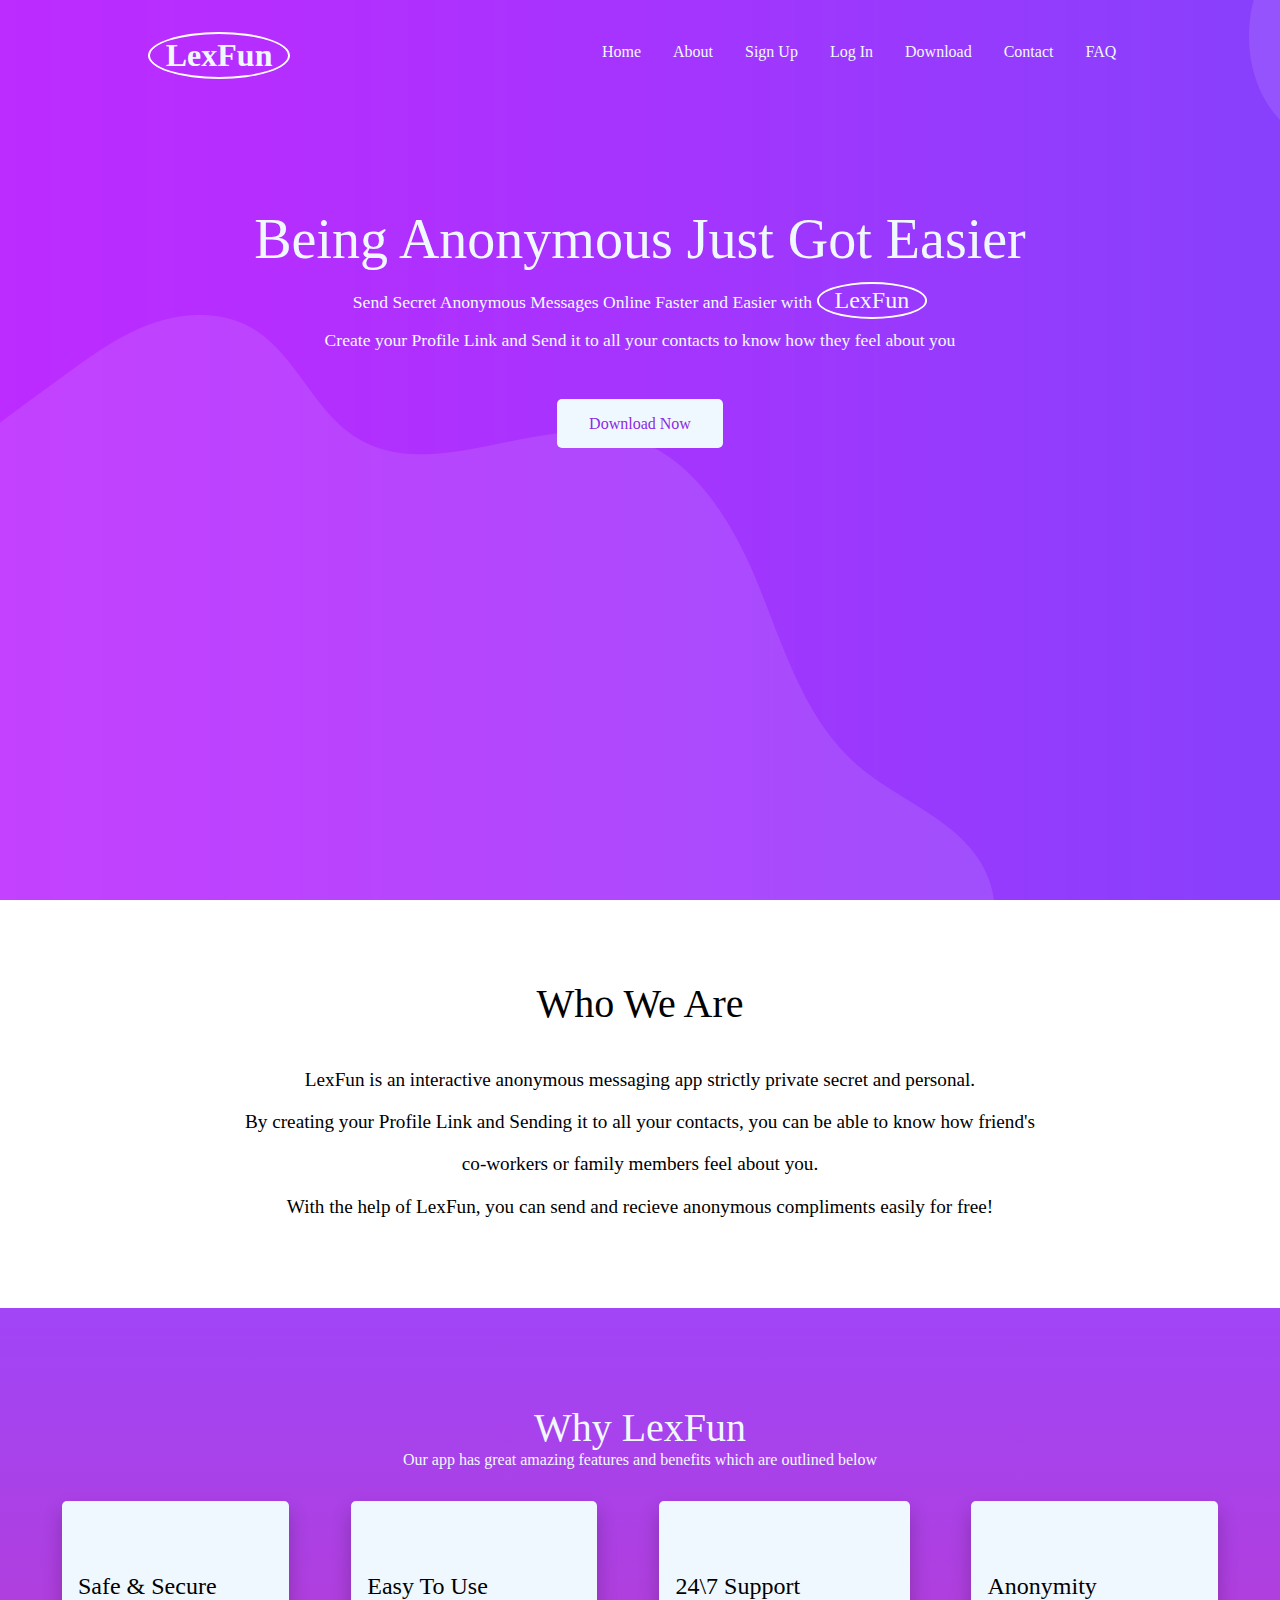
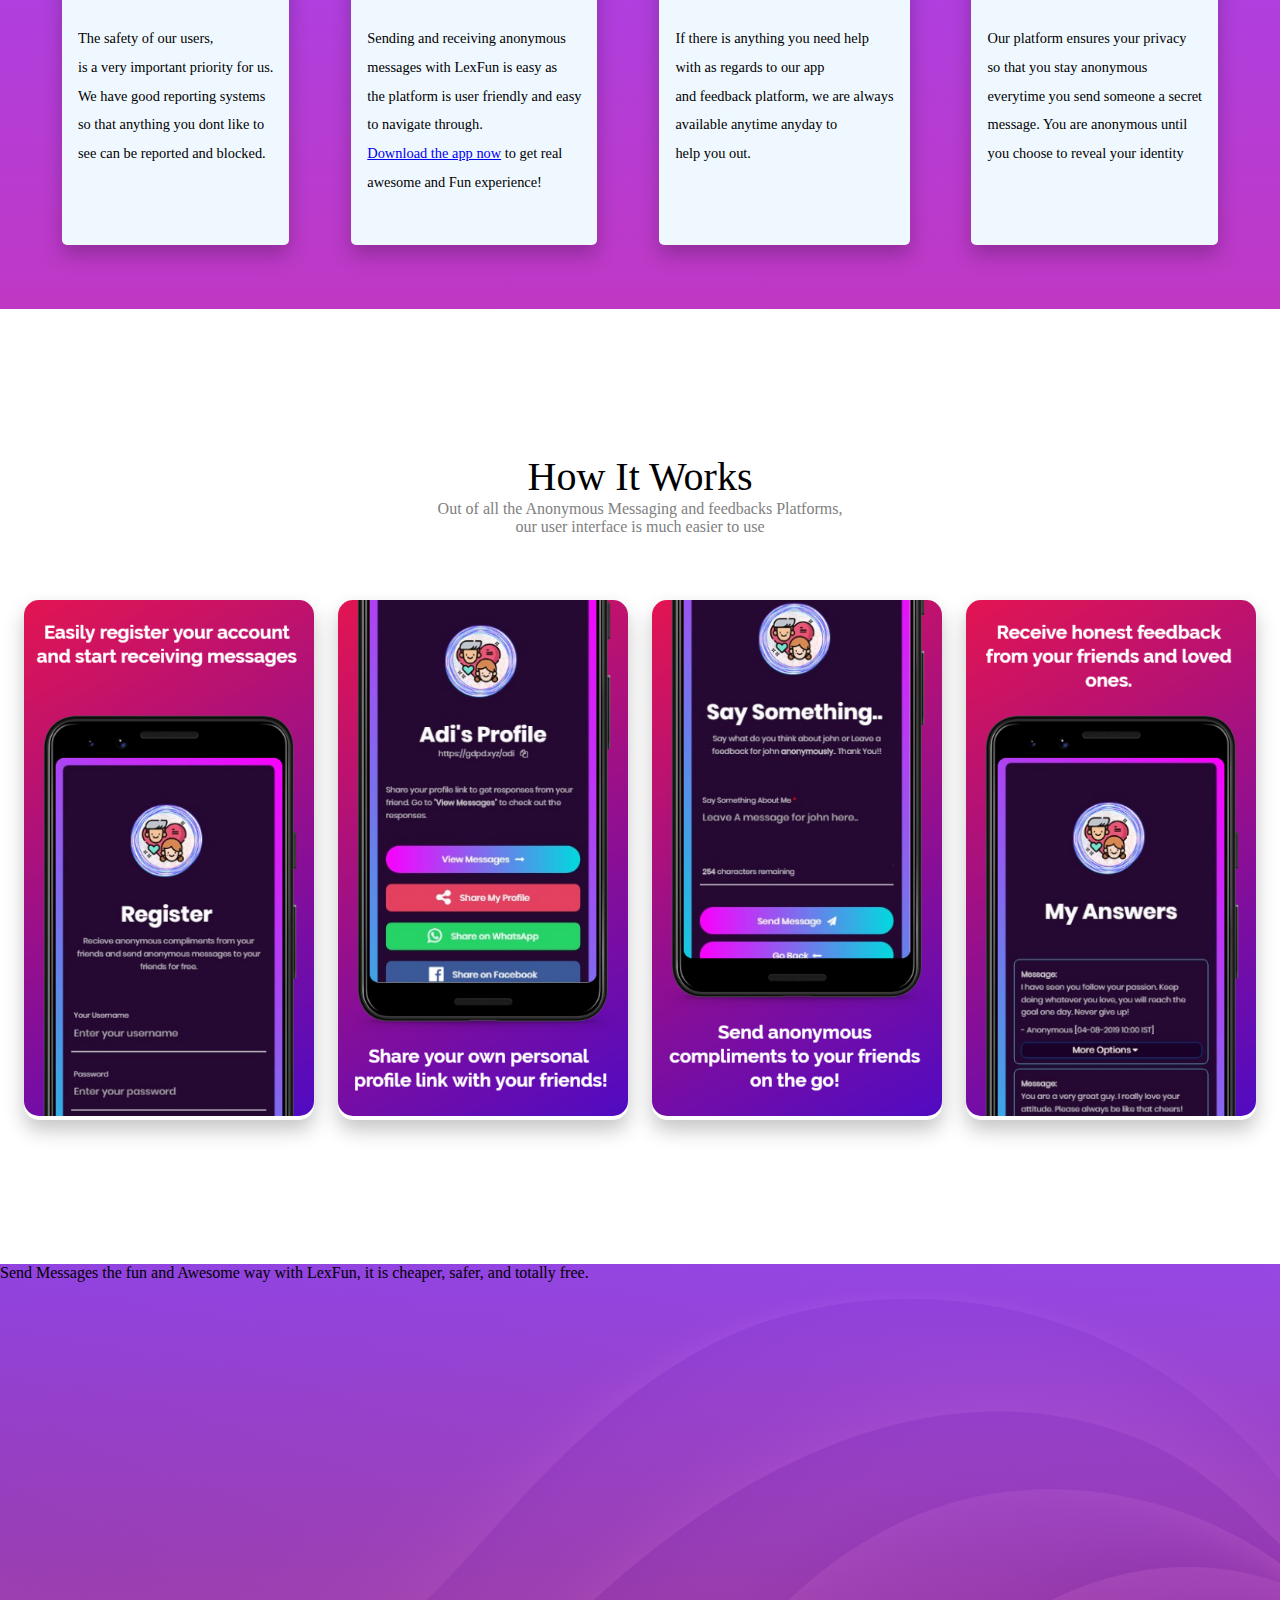
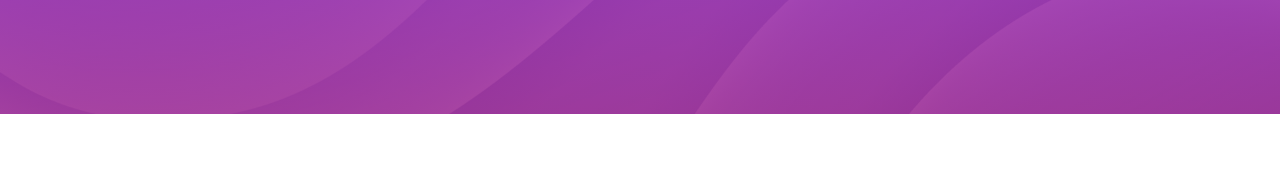
==== index.html @ 922f7c35 "Avify Responsive" ====
<!DOCTYPE html>
<html>
  <head>
    <meta charset="utf-8" />
    <meta http-equiv="X-UA-Compatible" content="IE=edge" />
    <title>LexFun</title>
    <meta name="viewport" content="width=device-width, initial-scale=1" />
    <link rel="stylesheet" type="text/css" media="screen" href="main.css" />
    <link rel="stylesheet" href="fontawesome-free-6.1.1-web/css/all.min.css">
    <link rel="stylesheet" href="fontawesome-free-6.1.1-web/css/fontawesome.css">
    <script src="main.js"></script>
  </head>
  <body>
    <section class="header">
      <header>
        <nav>
          <div class="logo">LexFun</div>

          <div class="navbar">
            <ul>
              <li><a href="#">Home</a></li>
              <li><a href="#about">About</a></li>
              <li><a href="signup.html">Sign Up</a></li>
              <li><a href="login.html">Log In</a></li>
              <li><a href="#download">Download</a></li>
              <li><a href="contact.html">Contact</a></li>
              <li><a href="#faq">FAQ</a></li>
            </ul>
          </div>
        </nav>

        <div class="banner">
          <div class="text">
            <p class="main-title">Being Anonymous Just Got Easier</p>

            <p class="sub-title">
              Send Secret Anonymous Messages Online Faster and Easier with
              <span> LexFun </span>
            </p>

            <p class="sub-title">
              Create your Profile Link and Send it to all your contacts to know
              how they feel about you
            </p>
          </div>

          <div class="banner-btn">
            <a href="#download" class="btn">Download Now</a>
          </div>
        </div>
      </header>
    </section>

    <section class="main">
        <section class="about" id="about">
            <div class="about-container">
                <!-- <div class="about-image">
                            <img src="./images/feature-1.png" alt="">
                        </div> -->
                <div class="about-text">
                    <div class="about-title">Who We Are</div>
                    <p class="about-text-content">
                    LexFun is an interactive anonymous messaging app strictly private
                    secret and personal. <br />
                    By creating your Profile Link and Sending it to all your contacts,
                    you can be able to know how friend's <br />
                    co-workers or family members feel about you. <br />
                    With the help of LexFun, you can send and recieve anonymous
                    compliments easily for free!
                    </p>
                </div>
            </div>
        </section>

        <section class="offers">
            <div class="offers-container">
                <div class="offers-heading">
                    <p class="offers-title">Why LexFun</p>
                    <p class="offers-sub-title">
                    Our app has great amazing features and benefits which are outlined
                    below
                    </p>
                </div>

                <div class="offers-cards">
                    <div class="card-container">
                        <div class="card-1">
                            <div class="icons"></div>
                            <div class="card-text">
                                <p class="card-text-title">Safe & Secure</p>
                                <p class="card-text-body">
                                    The safety of our users, <br> is a very important priority for us. <br>
                                    We have good reporting systems <br> so that anything you dont like to <br>
                                    see can be reported and blocked.
                                </p>
                            </div>
                        </div>

                        <div class="card-1">
                            <div class="icons"></div>
                            <div class="card-text">
                                <p class="card-text-title">Easy To Use</p>
                                <p class="card-text-body">
                                  Sending and receiving anonymous <br> messages
                                  with LexFun is easy as <br> the platform
                                  is user friendly and easy <br> to navigate through.<br>
                                  <a href="#">Download the app now</a> to get
                                  real <br> awesome and Fun experience!
                                </p>
                            </div>
                        </div>

                        <div class="card-1">
                            <div class="icons"></div>
                            <div class="card-text">
                                <p class="card-text-title">24\7 Support</p>
                                <p class="card-text-body">
                                  If there is anything you need help <br>
                                  with as regards to our app <br>
                                  and feedback platform, we are always <br>
                                  available anytime anyday to <br>
                                  help you out.
                                </p>
                            </div>
                        </div>

                        <div class="card-1">
                            <div class="icons"></div>
                            <div class="card-text">
                                <p class="card-text-title">Anonymity</p>
                                <p class="card-text-body">
                                   Our platform ensures your privacy <br>
                                   so that you stay anonymous <br>
                                   everytime you send someone a secret <br>
                                   message. You are anonymous until <br>
                                   you choose to reveal your identity
                                </p>
                            </div>
                        </div>
                    </div>
                </div>
            </div>
        </section>

        <section class="features">
            <div class="features-container">
                <div class="features-heading">
                    <p class="features-title">How It Works</p>
                    <p class="features-sub-title">
                        Out of all the Anonymous Messaging and feedbacks Platforms, <br> our user interface is much easier to use
                    </p>
                </div>

                <div class="images-container">
                    <div class="flex">
                        <div class="img-1">
                            <img src="./images/feature-1.png" alt="">
                        </div>

                        <div class="img-1">
                            <img src="./images/feature-2.png" alt="">
                        </div>

                        <div class="img-1">
                            <img src="./images/feature-3.png" alt="">
                        </div>

                        <div class="img-1">
                            <img src="./images/feature-4.png" alt="">
                        </div>
                    </div>
                </div>
            </div>
        </section>

        <section class="ad">
          <div class="ad-container">
            <p class="ad-title">
              Send Messages the fun and Awesome way with  LexFun, it is cheaper, safer, and totally free.
            </p>
          </div>
        </section>
    </section>

    <section class="footer"></section>
  </body>
</html>
---- main.css ----
*{
    padding: 0;
    margin: 0;
    box-sizing: border-box;
    scroll-behavior: smooth;
    transition: 2s ease;
}

body{
    font-family:"poppins";
   
}

.header{
    background-image: url(./images/download.jfif);
    background-size: cover;
    background-repeat: no-repeat;
    height: 100vh;
}

header nav{
    display: flex;
    flex-wrap: wrap;
    justify-content: space-around;
    padding: 2rem 0rem;
    color:aliceblue;
    
    background-color: linear-gradient( to right rgba(purple), rgba(blueviolet), rgba(pink));
}

header nav .logo{
    font-size: 2rem;
    font-weight: 600;
    border: 2px solid white;
    border-radius: 50%;
    padding: 0.2rem 1rem;
}

header nav ul{
    display: flex;
    flex-wrap: wrap;
    padding-top: 0.7rem;
}

header nav ul li{
    list-style: none;
}

header nav ul li a{
    text-decoration: none;
    color: aliceblue;
    font-weight: 500;
    font-family:'poppins';
    padding: 0rem 1rem;
}

header .banner{
    justify-content: center;
    align-items: center;
    text-align: center;
    margin: 6rem 0rem;
}

header .main-title{
    font-size: 3.5rem;
    font-weight: 500;
    color: aliceblue;
}

header .sub-title{
    font-size: 1.1rem;
    font-weight: 400;
    color: aliceblue;
    margin: 1rem 0rem;
}

header .sub-title span{
    border: 2px solid white;
    border-radius: 50%;
    padding: 0.2rem 1rem;
    font-size: 1.5rem;
    font-weight: 500;
}

header .banner-btn{
    margin-top: 4rem;
}

header .banner-btn .btn{
    color: blueviolet;
    background-color: aliceblue;
    text-align: center;
    padding: 1rem 2rem;
    text-decoration: none;
    font-size: 1rem;
    border-radius: 5px;
}

.about{
    margin: 5rem 0rem;
    /* background: linear-gradient(rgb(236, 223, 248), rgb(245, 218, 245)), url(./images/about\ bg.jpg); */
    background-size: cover;
    fill-opacity: 1;
    /* background-image: linear-gradient(rgba(1, 1, 68, 0.678),rgba(0, 0, 0, 0.767)), url(./img/house\ plan.jpg); */
    /* opacity: 0.1; */
}
.about .about-title{
    text-align: center;
    font-weight: 500;
    font-size: 2.5rem;
}

.about .about-container{
    /* display: flex;
    flex-wrap: wrap;
    justify-content: space-around;
    margin: 0rem 0rem; */
    padding: 0rem 5rem;
    
}

.about-container img{
    width: 300px;
}

.about .about-text{
    margin-top: 1rem;
}

.about .about-text-content{
    font-size: 1.2rem;
    font-weight: 400;
    line-height: 2.2;
    justify-content: center;
    align-items: center;
    text-align: center;
    padding-top: 2rem;
}

.offers{
    background: linear-gradient(rgb(161, 69, 247), rgb(191, 56, 196)), url(./images/about\ bg.jpg);
    background-size: contain;
    padding: 4rem 0rem;
}

.offers .offers-heading{
    text-align: center;
    align-items: center;
    padding: 2rem 0rem;
}

.offers .offers-title{
    font-weight: 500;
    font-size: 2.5rem;
    color: aliceblue;
}

.offers .offers-sub-title{
    font-weight: 500;
    font-size: 1rem;
    color: aliceblue;
}

.offers .offers-cards .card-container{
    display: flex;
    flex-wrap: wrap;
    justify-content: space-evenly;
}

.offers-cards .card-1{
    background-color: aliceblue;
    padding: 3rem 1rem;
    border-radius: 5px;
    box-shadow: 0 10px 20px rgba(0, 0, 0, 0.233);
}

.offers .card-text-title{
    font-size: 1.5rem;
    font-weight: 300;
    margin: 1.5rem 0rem;
}

.offers .card-text-body{
    font-weight: 400;
    font-size: 0.9rem;
    line-height: 2;
}

.features{
    margin: 5rem 0rem;
    padding: 4rem 0rem;
}

.features .features-heading{
    text-align: center;
    align-items: center;
    padding-bottom: 4rem;
}

.features .features-title{
    font-weight: 500;
    font-size: 2.5rem;
    color: black;
}

.features .features-sub-title{
    font-weight: 400;
    font-size: 1rem;
    color: grey;
}

.features .flex{
    display: flex;
    justify-content: space-evenly;
    flex-wrap: wrap;
}

.features .flex img{
    width: 290px;
    border-radius: 15px;
}

.features .img-1{
    box-shadow: 0 10px 20px rgba(0, 0, 0, 0.233);
    border-radius: 15px;
}

.ad{
    background: linear-gradient(rgba(137, 43, 226, 0.842),rgba(136, 2, 129, 0.74)), url(./images/about\ bg.jpg);
    background-size: cover;
    height: 50vh;
    margin-bottom: 5rem ;
}
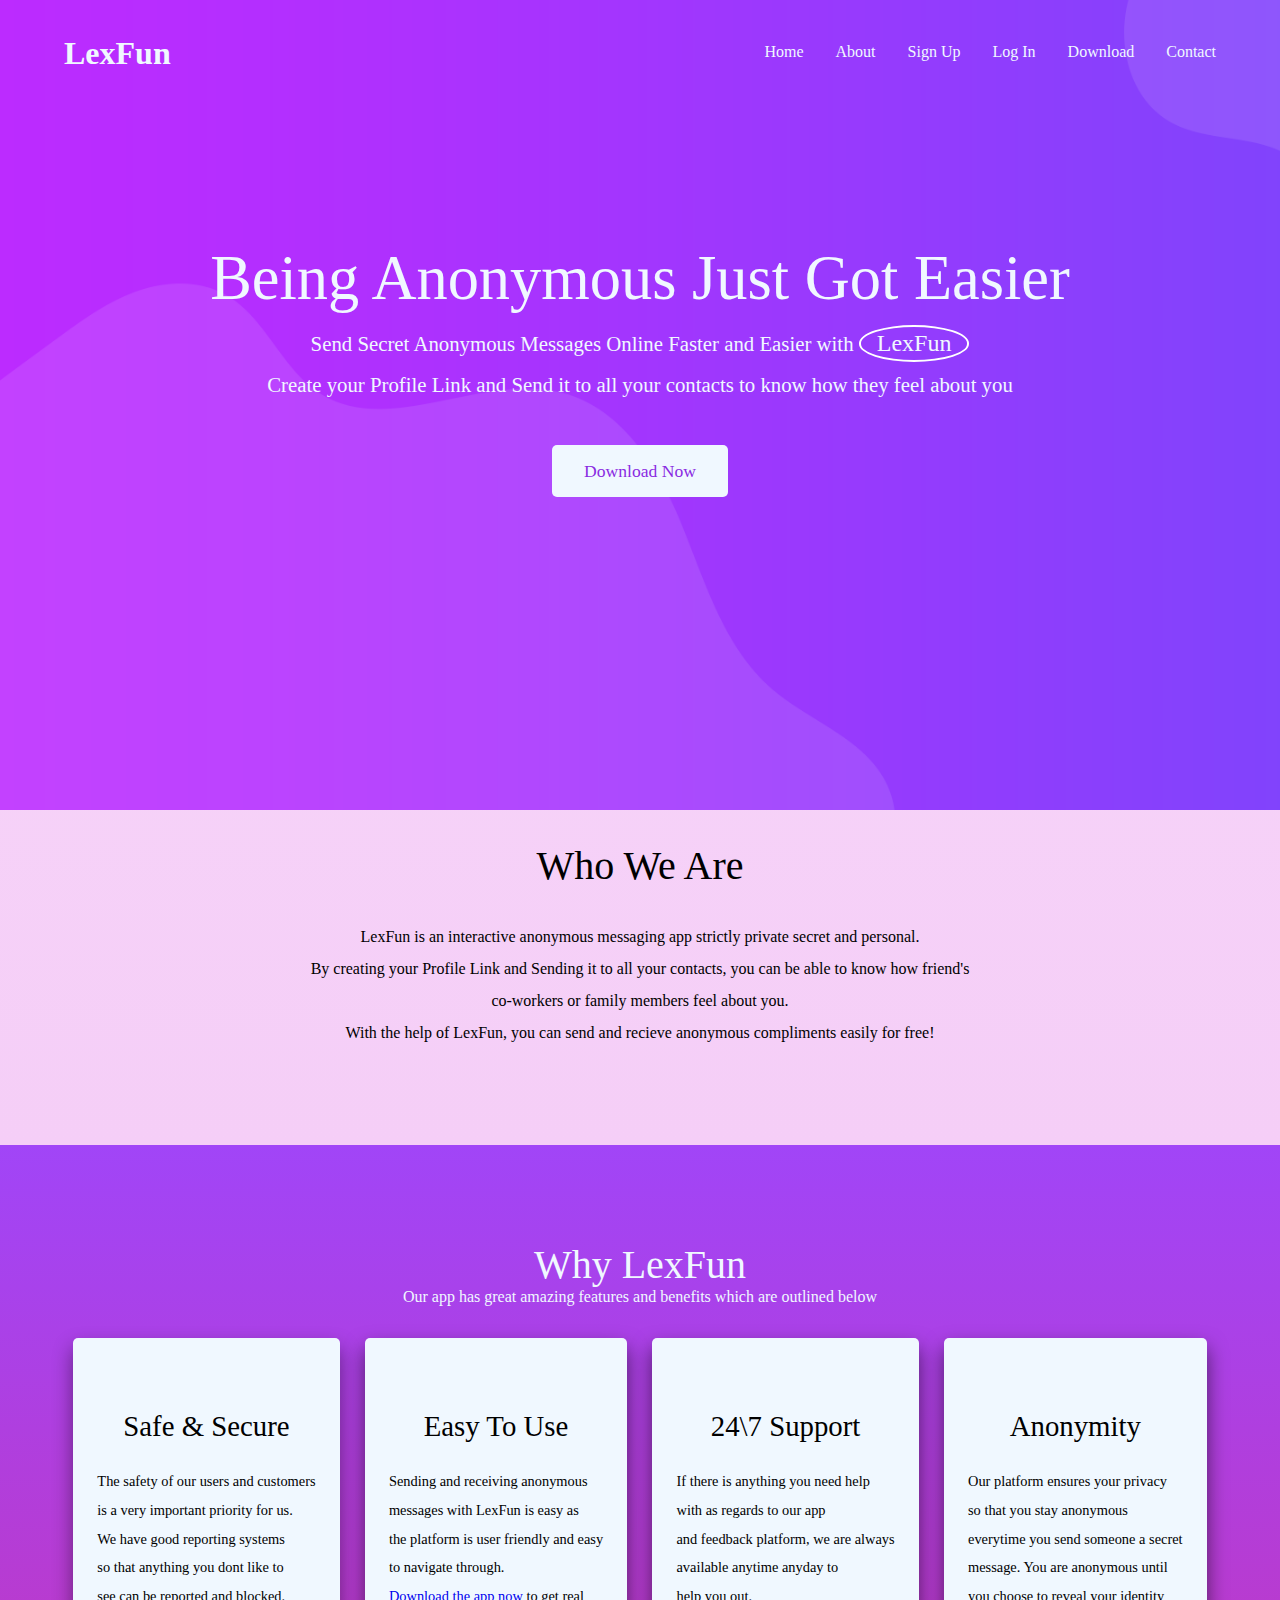
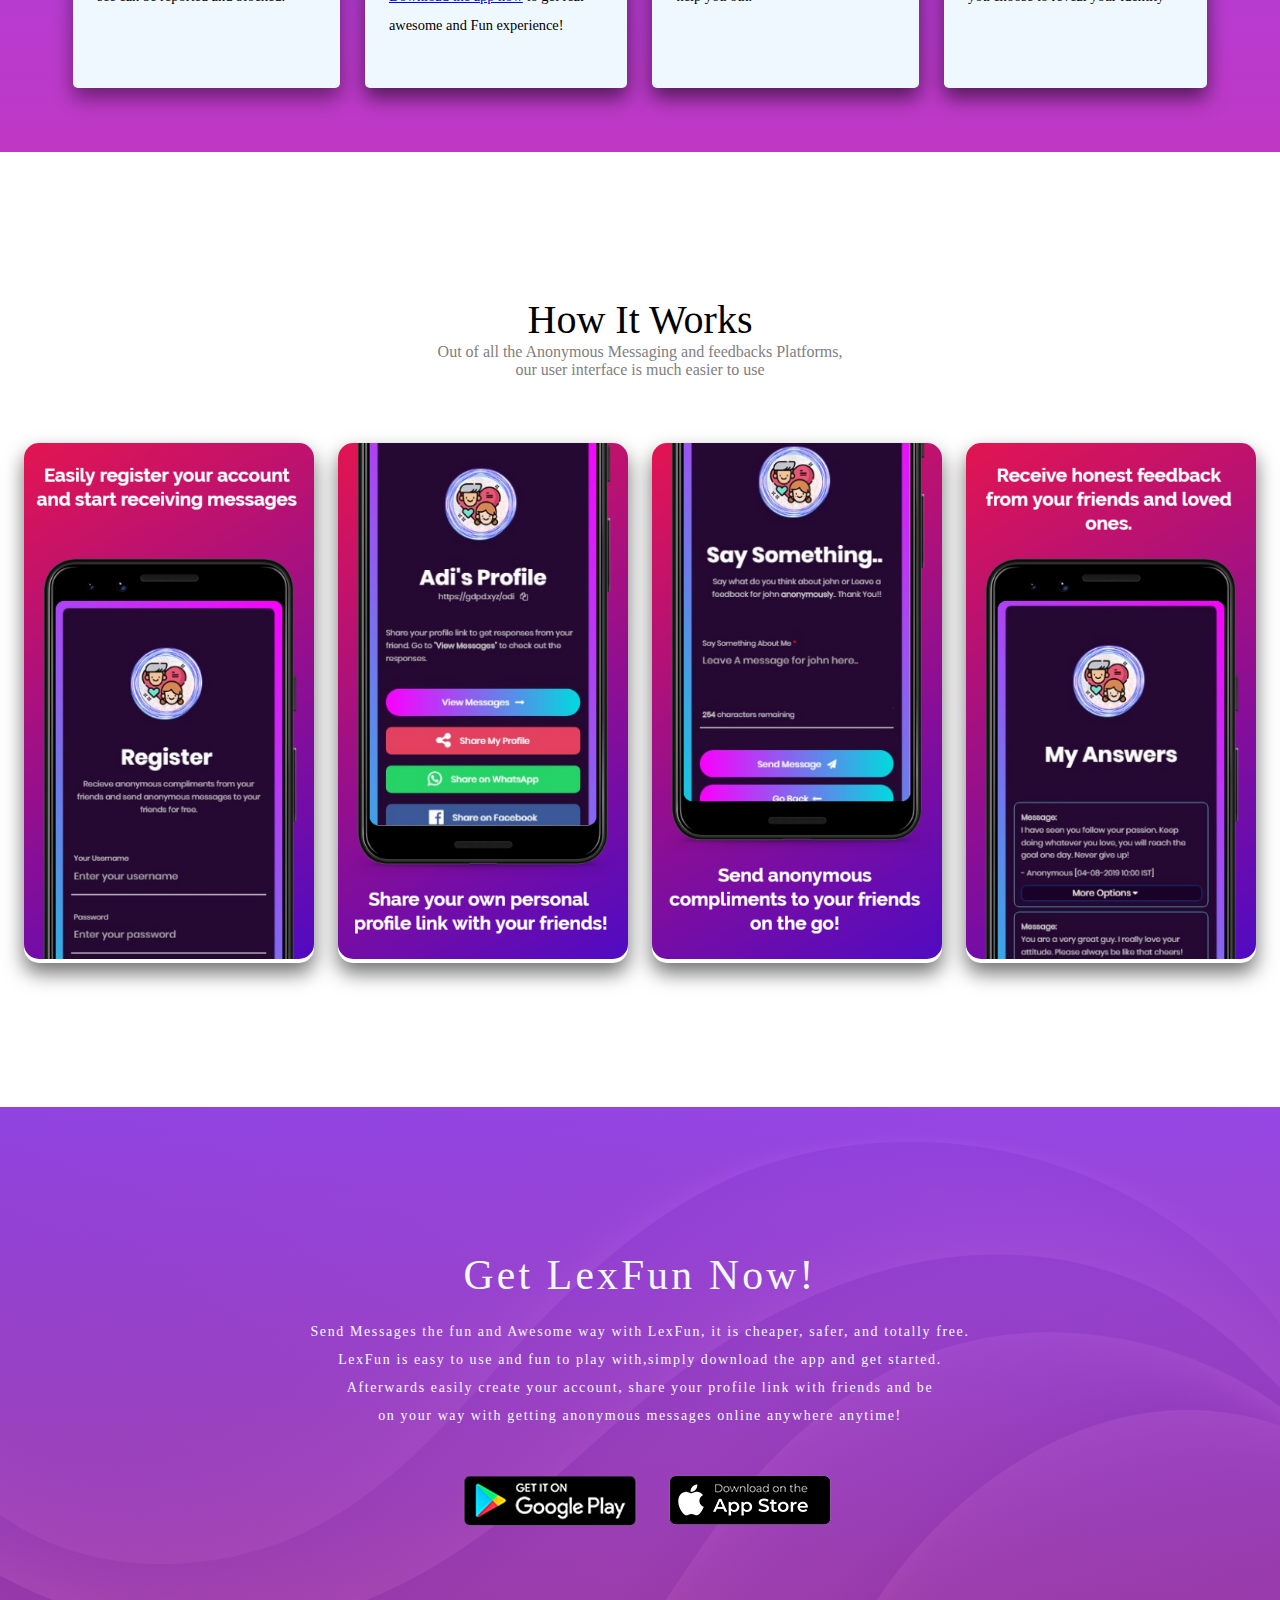
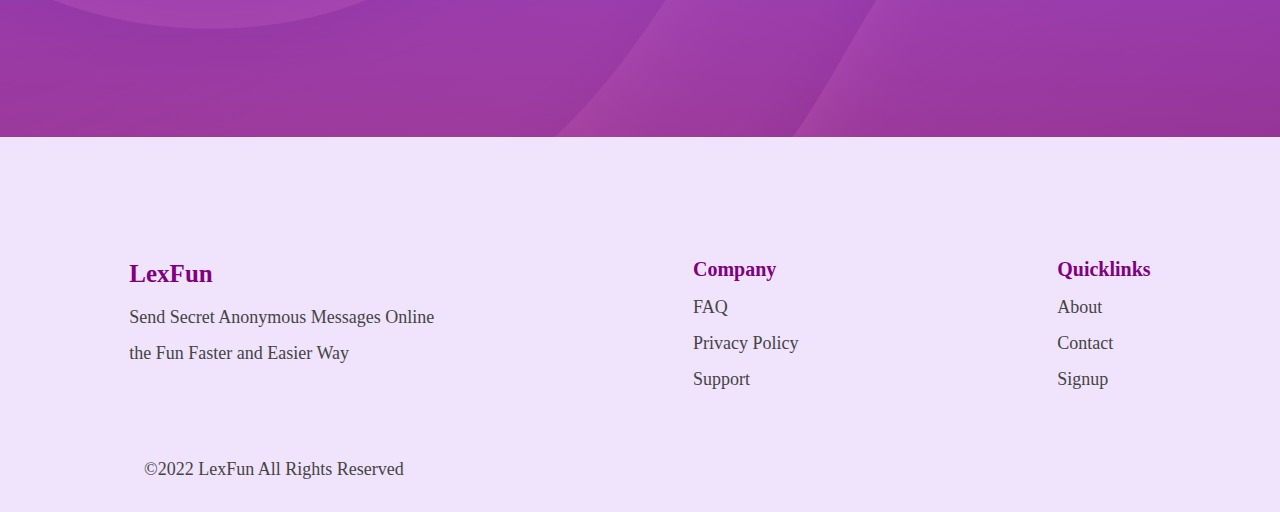
==== commit 6cee04e9: "Avify Responsive" ====
--- a/index.html
+++ b/index.html
@@ -8,14 +8,20 @@
     <link rel="stylesheet" type="text/css" media="screen" href="main.css" />
     <link rel="stylesheet" href="fontawesome-free-6.1.1-web/css/all.min.css">
     <link rel="stylesheet" href="fontawesome-free-6.1.1-web/css/fontawesome.css">
-    <script src="main.js"></script>
   </head>
   <body>
     <section class="header">
       <header>
-        <nav>
+        <input hidden type="checkbox" name="" id="toggler"/>
+        <label for="toggler">
+          <svg xmlns="http://www.w3.org/2000/svg" width="22" height="20" viewBox="0 0 18 12">
+              <path id="ic_menu_24px" d="M3,18H21V16H3Zm0-5H21V11H3ZM3,6V8H21V6Z" transform="translate(-3 -6)"/>
+            </svg>
+        </label>
+      
+
+        <nav class="current_nav" id="current_nav">
           <div class="logo">LexFun</div>
-
           <div class="navbar">
             <ul>
               <li><a href="#">Home</a></li>
@@ -24,7 +30,7 @@
               <li><a href="login.html">Log In</a></li>
               <li><a href="#download">Download</a></li>
               <li><a href="contact.html">Contact</a></li>
-              <li><a href="#faq">FAQ</a></li>
+              <!-- <li><a href="#faq">FAQ</a></li> -->
             </ul>
           </div>
         </nav>
@@ -84,13 +90,15 @@
 
                 <div class="offers-cards">
                     <div class="card-container">
-                        <div class="card-1">
+                        <div class="card-11">
                             <div class="icons"></div>
                             <div class="card-text">
                                 <p class="card-text-title">Safe & Secure</p>
                                 <p class="card-text-body">
-                                    The safety of our users, <br> is a very important priority for us. <br>
-                                    We have good reporting systems <br> so that anything you dont like to <br>
+                                    The safety of our users and customers <br>
+                                    is a very important priority for us. <br>
+                                    We have good reporting systems <br> 
+                                    so that anything you dont like to <br>
                                     see can be reported and blocked.
                                 </p>
                             </div>
@@ -142,8 +150,8 @@
             </div>
         </section>
 
-        <section class="features">
-            <div class="features-container">
+        <section class="features" id="us">
+            <div class="features-container" id="me">
                 <div class="features-heading">
                     <p class="features-title">How It Works</p>
                     <p class="features-sub-title">
@@ -176,12 +184,55 @@
         <section class="ad">
           <div class="ad-container">
             <p class="ad-title">
-              Send Messages the fun and Awesome way with  LexFun, it is cheaper, safer, and totally free.
-            </p>
+              Get LexFun Now!
+            </p>
+            <p class="ad-sub">
+              Send Messages the fun and Awesome way with  LexFun, it is cheaper, safer, and totally free. <br>
+              LexFun is easy to use and fun to play with,simply download the app and get started. <br>
+              Afterwards easily create your account, share your profile link with friends and be <br>
+               on your way with getting anonymous messages online anywhere anytime!
+            </p>
+            <div class="ad-btns">
+              <div class="signup-btn" style="margin-top: -3.5rem; margin-right: 1.2rem;">
+                <!-- <a href="./signup.html" class="su-btn">Sign Up</a> -->
+              </div>
+              <div class="playstore">
+                <a href="https://play.google.com/store/apps?hl=en&gl=US"><img src="./images/playstore.png" alt="" style="margin-top: -3rem;"></a>
+              </div>
+              <div class="applestore">
+                <a href="https://www.apple.com/app-store/"><img src="./images/Apple store.png" alt="" style="margin-top: -3.8rem;"></a>
+              </div>
+            </div>
           </div>
         </section>
     </section>
 
-    <section class="footer"></section>
+    <footer>
+      <section class="footer">
+        <div class="brand">
+          <p class="logo">LexFun</p>
+          <p class="footer-details">
+            Send Secret Anonymous Messages Online <br>
+            the Fun Faster and Easier Way
+          </p>
+        </div>
+
+        <div class="Company">
+          <p class="Company-title">Company</p>
+          <p><a href="#" class="company-sub">FAQ</a></p>
+          <p><a href="#" class="company-sub">Privacy Policy</a></p>
+          <p><a href="#" class="company-sub">Support</a></p>
+        </div>
+
+        <div class="Company">
+          <p class="Company-title">Quicklinks</p>
+          <p><a href="#about" class="company-sub">About</a></p>
+          <p><a href="contact.html" class="company-sub">Contact</a></p>
+          <p><a href="signup.html" class="company-sub">Signup</a></p>
+        </div>
+      </section>
+      <p class="copy">&copy;2022 LexFun All Rights Reserved</p>
+    </footer>
+    <script src="main.js"></script>
   </body>
 </html>
--- a/main.css
+++ b/main.css
@@ -3,7 +3,7 @@
     margin: 0;
     box-sizing: border-box;
     scroll-behavior: smooth;
-    transition: 2s ease;
+    transition: 1.2s ease;
 }
 
 body{
@@ -15,24 +15,48 @@
     background-image: url(./images/download.jfif);
     background-size: cover;
     background-repeat: no-repeat;
-    height: 100vh;
-}
-
-header nav{
+    height: 90vh;
+    position: relative;
+}
+
+label{
+    display: none;
+}
+
+.current_nav{
     display: flex;
     flex-wrap: wrap;
-    justify-content: space-around;
-    padding: 2rem 0rem;
-    color:aliceblue;
-    
-    background-color: linear-gradient( to right rgba(purple), rgba(blueviolet), rgba(pink));
+    justify-content: space-between;
+    padding: 2rem 3rem;
+    color: black;
+    background: none !important;
+   
+}
+.active_nav{
+    /* background: rgb(252, 197, 249) !important; */
+    background: linear-gradient(rgb(241, 240, 240),rgba(252, 250, 250, 0.692)) !important;
+    position: fixed;
+    display: flex;
+    flex-wrap: wrap;
+    justify-content: space-between;
+    padding: 1rem 3.2rem;
+    position: fixed;
+    top: 0;
+    width: 100%;
+}
+.active_nav .logo{
+    color:purple !important;
+}
+.active_nav a{
+    color:purple !important;
 }
 
 header nav .logo{
     font-size: 2rem;
     font-weight: 600;
-    border: 2px solid white;
-    border-radius: 50%;
+    /* border: 2px solid white;
+    border-radius: 50%; */
+    color: aliceblue;
     padding: 0.2rem 1rem;
 }
 
@@ -58,17 +82,19 @@
     justify-content: center;
     align-items: center;
     text-align: center;
-    margin: 6rem 0rem;
+    /* height: 700px; */
+
 }
 
 header .main-title{
-    font-size: 3.5rem;
+    font-size: 3.9rem;
     font-weight: 500;
     color: aliceblue;
+    padding-top: 15vh;
 }
 
 header .sub-title{
-    font-size: 1.1rem;
+    font-size: 1.3rem;
     font-weight: 400;
     color: aliceblue;
     margin: 1rem 0rem;
@@ -92,17 +118,19 @@
     text-align: center;
     padding: 1rem 2rem;
     text-decoration: none;
-    font-size: 1rem;
+    font-size: 1.1rem;
     border-radius: 5px;
 }
 
 .about{
-    margin: 5rem 0rem;
-    /* background: linear-gradient(rgb(236, 223, 248), rgb(245, 218, 245)), url(./images/about\ bg.jpg); */
+    margin: -5rem 0rem  0rem;
+    /* background:linear-gradient(rgb(rgba(128, 0, 128, 0.575),rgba(137, 43, 226, 0.486) )); */
+    background: linear-gradient(rgb(246, 210, 248), rgb(245, 206, 247)), url(./images/about\ bg.jpg);
     background-size: cover;
-    fill-opacity: 1;
+    padding: 6rem 0rem;
+    
     /* background-image: linear-gradient(rgba(1, 1, 68, 0.678),rgba(0, 0, 0, 0.767)), url(./img/house\ plan.jpg); */
-    /* opacity: 0.1; */
+    
 }
 .about .about-title{
     text-align: center;
@@ -128,9 +156,9 @@
 }
 
 .about .about-text-content{
-    font-size: 1.2rem;
+    font-size: 1rem;
     font-weight: 400;
-    line-height: 2.2;
+    line-height: 2;
     justify-content: center;
     align-items: center;
     text-align: center;
@@ -140,7 +168,7 @@
 .offers{
     background: linear-gradient(rgb(161, 69, 247), rgb(191, 56, 196)), url(./images/about\ bg.jpg);
     background-size: contain;
-    padding: 4rem 0rem;
+    padding: 4rem 3rem;
 }
 
 .offers .offers-heading{
@@ -169,15 +197,23 @@
 
 .offers-cards .card-1{
     background-color: aliceblue;
-    padding: 3rem 1rem;
+    padding: 3rem 1.5rem;
     border-radius: 5px;
-    box-shadow: 0 10px 20px rgba(0, 0, 0, 0.233);
+    box-shadow: 0 10px 20px rgba(0, 0, 0, 0.555);
+}
+
+.offers-cards .card-11{
+    background-color: aliceblue;
+    padding: 3rem 1.5rem;
+    border-radius: 5px;
+    box-shadow: 0 10px 20px rgba(0, 0, 0, 0.445);
 }
 
 .offers .card-text-title{
-    font-size: 1.5rem;
+    font-size: 1.8rem;
     font-weight: 300;
     margin: 1.5rem 0rem;
+    text-align: center;
 }
 
 .offers .card-text-body{
@@ -221,13 +257,473 @@
 }
 
 .features .img-1{
-    box-shadow: 0 10px 20px rgba(0, 0, 0, 0.233);
+    box-shadow: 0 10px 20px rgba(0, 0, 0, 0.555);
     border-radius: 15px;
 }
 
 .ad{
     background: linear-gradient(rgba(137, 43, 226, 0.842),rgba(136, 2, 129, 0.74)), url(./images/about\ bg.jpg);
     background-size: cover;
-    height: 50vh;
-    margin-bottom: 5rem ;
+    height: 70vh;
+    text-align: center;
+    padding: 5rem 0rem;
+}
+
+.ad-title{
+    color: aliceblue;
+    font-size: 2.6rem;
+    font-weight: 500;
+    letter-spacing: 0.2rem;
+    margin-top: 4rem;
+    
+}
+
+.ad-sub{
+    color: aliceblue;
+    font-size: 14px;
+    font-weight: 300;
+    letter-spacing: 0.1rem;
+    line-height: 2;
+    padding: 1.2rem 0rem;
+}
+
+.ad-btns{
+    margin-top: 0rem;
+    display: flex;
+    /* justify-content: space-evenly; */
+    padding: 0px 7px;
+    justify-content: center;
+    align-items: center;
+}
+
+
+.su-btn{
+    color: blueviolet;
+    background-color: aliceblue;
+    text-align: center;
+    padding: 0.7rem 2.5rem;
+    text-decoration: none;
+    font-size: 1.1rem;
+    border-radius: 5px;
+}
+
+footer{
+    display: block;
+    background-color: rgb(240, 227, 252);
+    padding: 2rem 0rem;
+}
+
+.footer{
+    background-color: rgb(240, 227, 252);
+    width: 100%;
+    height: 30vh;
+    display: flex;
+    flex-wrap: wrap;
+    justify-content: space-around;
+    padding: 5rem 0rem;
+    line-height: 2;
+}
+
+.logo{
+    font-weight: 700;
+    font-size: 25px;
+    justify-content: center;
+    color: purple;
+}
+
+.footer-details{
+    font-weight: 400;
+    font-size: 18px;
+    color: rgb(68, 68, 68);
+    padding-bottom: 0rem;
+}
+
+.Company-title{
+    font-weight: 700;
+    font-size: 20px;
+    color: purple;
+}
+
+.company-sub{
+    font-weight: 400;
+    font-size: 18px;
+    color: rgb(68, 68, 68);
+    text-decoration: none;
+}
+
+.copy{
+    font-size: 18px;
+    font-weight: 400;
+    color: rgb(68, 68, 68);
+    padding-left: 9rem;
+    margin-top: 20px;
+}
+
+
+input{
+    width: 200px;
+    height: 45px;
+    padding: 1rem 2rem;
+}
+
+.fab{
+    margin-left: -190px;
+    margin-top: 1rem;
+    /* border: 1px solid black; */
+    /* padding: 0.1rem 0.5rem; */
+    color: grey;
+    font-size: 25px;
+}
+
+
+
+
+@media (max-width:991px) {
+    body{
+        transition: 2s ease;
+    }
+   
+    .home{
+        background-position: left;
+    }
+
+    .header{
+        height: 20vh;
+    }
+
+    .banner{
+        margin-top: -20rem;
+        line-height: 2;
+    }
+    header .sub-title{
+        font-size: 1.5rem;
+        font-weight: 400;
+        color: aliceblue;
+        margin: 1rem 0rem;
+    }
+    
+    header .sub-title span{
+        border: 2px solid white;
+        border-radius: 50%;
+        margin: 2rem 0rem;
+        padding: 0.2rem 1rem;
+        font-size: 1.5rem;
+        font-weight: 500;
+    }
+    
+    header .banner-btn{
+        margin-top: 4rem;
+    }
+    
+    header .banner-btn .btn{
+        color: blueviolet;
+        background-color: aliceblue;
+        text-align: center;
+        padding: 1rem 2rem;
+        text-decoration: none;
+        font-size: 1rem;
+        border-radius: 5px;
+    }
+
+    .offers{
+        background: linear-gradient(rgb(161, 69, 247), rgb(191, 56, 196)), url(./images/about\ bg.jpg);
+        background-size: contain;
+        padding: 4rem 0rem;
+    }
+    
+    .offers .offers-heading{
+        text-align: center;
+        align-items: center;
+        padding: 2rem 0rem;
+    }
+    
+    .offers .offers-title{
+        font-weight: 500;
+        font-size: 3.5rem;
+        color: aliceblue;
+    }
+    
+    .offers .offers-sub-title{
+        font-weight: 300;
+        padding: 14px;
+        font-size: 14px;
+        color: aliceblue;
+    }
+    
+    .offers .offers-cards .card-container{
+        display: flex;
+        flex-wrap: wrap;
+        justify-content: space-evenly;
+    }
+    
+    .offers-cards .card-1{
+        background-color: aliceblue;
+        padding: 3rem;
+        margin-bottom: 5rem;
+        border-radius: 5px;
+        box-shadow: 0 10px 20px rgba(0, 0, 0, 0.233);
+    }
+
+    .offers-cards .card-11{
+        background-color: aliceblue;
+        padding: 3rem 4rem;
+        margin-bottom: 5rem;
+        border-radius: 5px;
+        box-shadow: 0 10px 20px rgba(0, 0, 0, 0.233);
+    }
+    
+    .offers .card-text-title{
+        font-size: 18px;
+        font-weight: 500;
+        margin: 1.5rem 0rem;
+    }
+    
+    .offers .card-text-body{
+        font-weight: 400;
+        font-size: 14px;
+        line-height: 2;
+    }
+
+    
+.features{
+    margin: 5rem 0rem;
+    padding: 4rem 0rem;
+}
+
+.features .features-heading{
+    text-align: center;
+    align-items: center;
+    padding-bottom: 4rem;
+    padding-left: 1rem;
+    padding-right: 1rem;
+}
+
+.features .features-title{
+    font-weight: 500;
+    font-size: 30px;
+    color: black;
+}
+
+.features .features-sub-title{
+    font-weight: 400;
+    font-size: 14px;
+    padding: 1rem;
+    color: grey;
+}
+
+.features .flex{
+    display: flex;
+    justify-content: space-evenly;
+    flex-wrap: wrap;
+}
+
+.features .flex img{
+    width: 290px;
+    border-radius: 15px;
+}
+
+.features .img-1{
+    box-shadow: 0 10px 20px rgba(0, 0, 0, 0.233);
+    border-radius: 15px;
+    margin-bottom: 5rem;
+}
+
+    .ad{
+        background: linear-gradient(rgba(137, 43, 226, 0.842),rgba(136, 2, 129, 0.74)), url(./images/about\ bg.jpg);
+        background-size: cover;
+        width: 100%;
+        height: 61vh;
+        text-align: center;
+        padding: 6rem 1rem;
+    }
+    
+    .ad-title{
+        color: aliceblue;
+        font-size: 30px;
+        font-weight: 500;
+        letter-spacing: 0.2rem;
+        
+    }
+    
+    .ad-sub{
+        color: aliceblue;
+        font-size: 16px;
+        font-weight: 300;
+        letter-spacing: 0.1rem;
+        line-height: 1.3;
+        padding: 1.2rem 0rem;
+    }
+    
+    .ad-btns{
+        margin-bottom: 5rem;
+    }
+    
+    .signup{
+        padding: 0.5rem 1rem;
+        font-size: 15px;
+        font-weight: 500;
+        text-decoration: none;
+        color: blueviolet;
+        background-color: aliceblue;
+        border-radius: 3px;
+    }
+
+    footer{
+        display: block;
+        background-color: rgb(240, 227, 252);
+        height: 90vh;
+        padding: 0rem 0rem;
+    }
+
+    .footer{
+        background-color: rgb(240, 227, 252);
+        width: 80%;
+        display: flex;
+        height: 70vh;
+        flex-wrap: wrap;
+        justify-content: space-between;
+        padding: 5rem 5rem;
+        line-height: 2;
+    }
+    
+    .logo{
+        font-weight: 700;
+        font-size: 25px;
+        justify-content: center;
+        color: purple;
+    }
+    
+    .footer-details{
+        font-weight: 400;
+        font-size: 18px;
+        color: rgb(68, 68, 68);
+        padding-bottom: 1rem;
+    }
+
+    .company{
+        margin-bottom: 12px;
+    }
+    
+    .Company-title{
+        font-weight: 700;
+        font-size: 25px;
+        color: purple;
+    }
+    
+    .company-sub{
+        font-weight: 400;
+        font-size: 18px;
+        color: rgb(68, 68, 68);
+        text-decoration: none;
+    }
+
+    .copy{
+        font-size: 18px;
+        font-weight: 350;
+        color: rgb(68, 68, 68);
+        padding-left: 5rem;
+        margin-top: 90px;
+    }
+
+}
+@media (max-width:600px) {
+
+    /* header label{
+        display: block;
+        position: fixed;
+        z-index: 9999;
+        cursor: pointer;
+    } */
+}
+@media (max-width:991px) {
+    /* header nav{
+        position: absolute;
+        top: 5%; left: 0; right: 0;
+        background: white;
+        opacity: .7;
+        border-top: .1rem solid rgba(156, 156, 156, 0.096);
+        clip-path: polygon(0 0, 100% 0, 100% 0, 0 0);
+    }
+    header #toggler:checked ~ nav{
+        clip-path: polygon(0 0, 100% 0, 100% 100%, 0 100%); 
+        transition: .2s ease-in-out;
+        background-color: #fff;
+    }
+    header nav a{
+        margin: 0.6rem;
+        padding: 0.5rem;
+       color: black;
+        border: 1rem solid rgba(0, 0, 0, 0.021);
+        display: block;
+        
+    } */
+
+    /* .header{
+        height: 60vh;
+    }
+  
+    ul{
+        display: flex;
+        flex-direction: column;
+    } */
+
+    .header .main-title{
+        font-size: 3.9rem;
+        font-weight: 500;
+        color: aliceblue;
+        padding-top: 0vh;
+    }
+    .home .content h3{
+        font-size: 5rem;
+    }
+    .home .content span{
+        font-size: 2.5rem;
+    }
+    .icons-container .icons h3{
+        font-size: 2rem;
+    }
+    
+    .icons-container .icons span{
+        font-size: 1.7rem;
+    }
+
+}
+
+@media (max-width:450px) {
+
+    html{
+        font-size: 50%;
+    }
+
+    .heading{
+        font-size: 3rem;
+    }
+
+}
+
+
+
+@media (max-width: 768px) {
+    body{
+        position: relative;
+    }
+    .current_nav, .active_nav{
+        padding: 0;
+    }
+    .current_nav .navbar, .active_nav .navbar{
+        background: #000 !important;
+        position: absolute;
+        top: 0;
+        width: 100%;
+        height: 100vh;
+        margin: 0;
+        display: flex;
+        justify-content: center !important;
+        align-items: center !important;
+    }
+    .current_nav .navbar ul, .active_nav .navbar ul{
+        flex-direction: column;
+        gap: 10px;
+        text-align: center;
+    }
 }